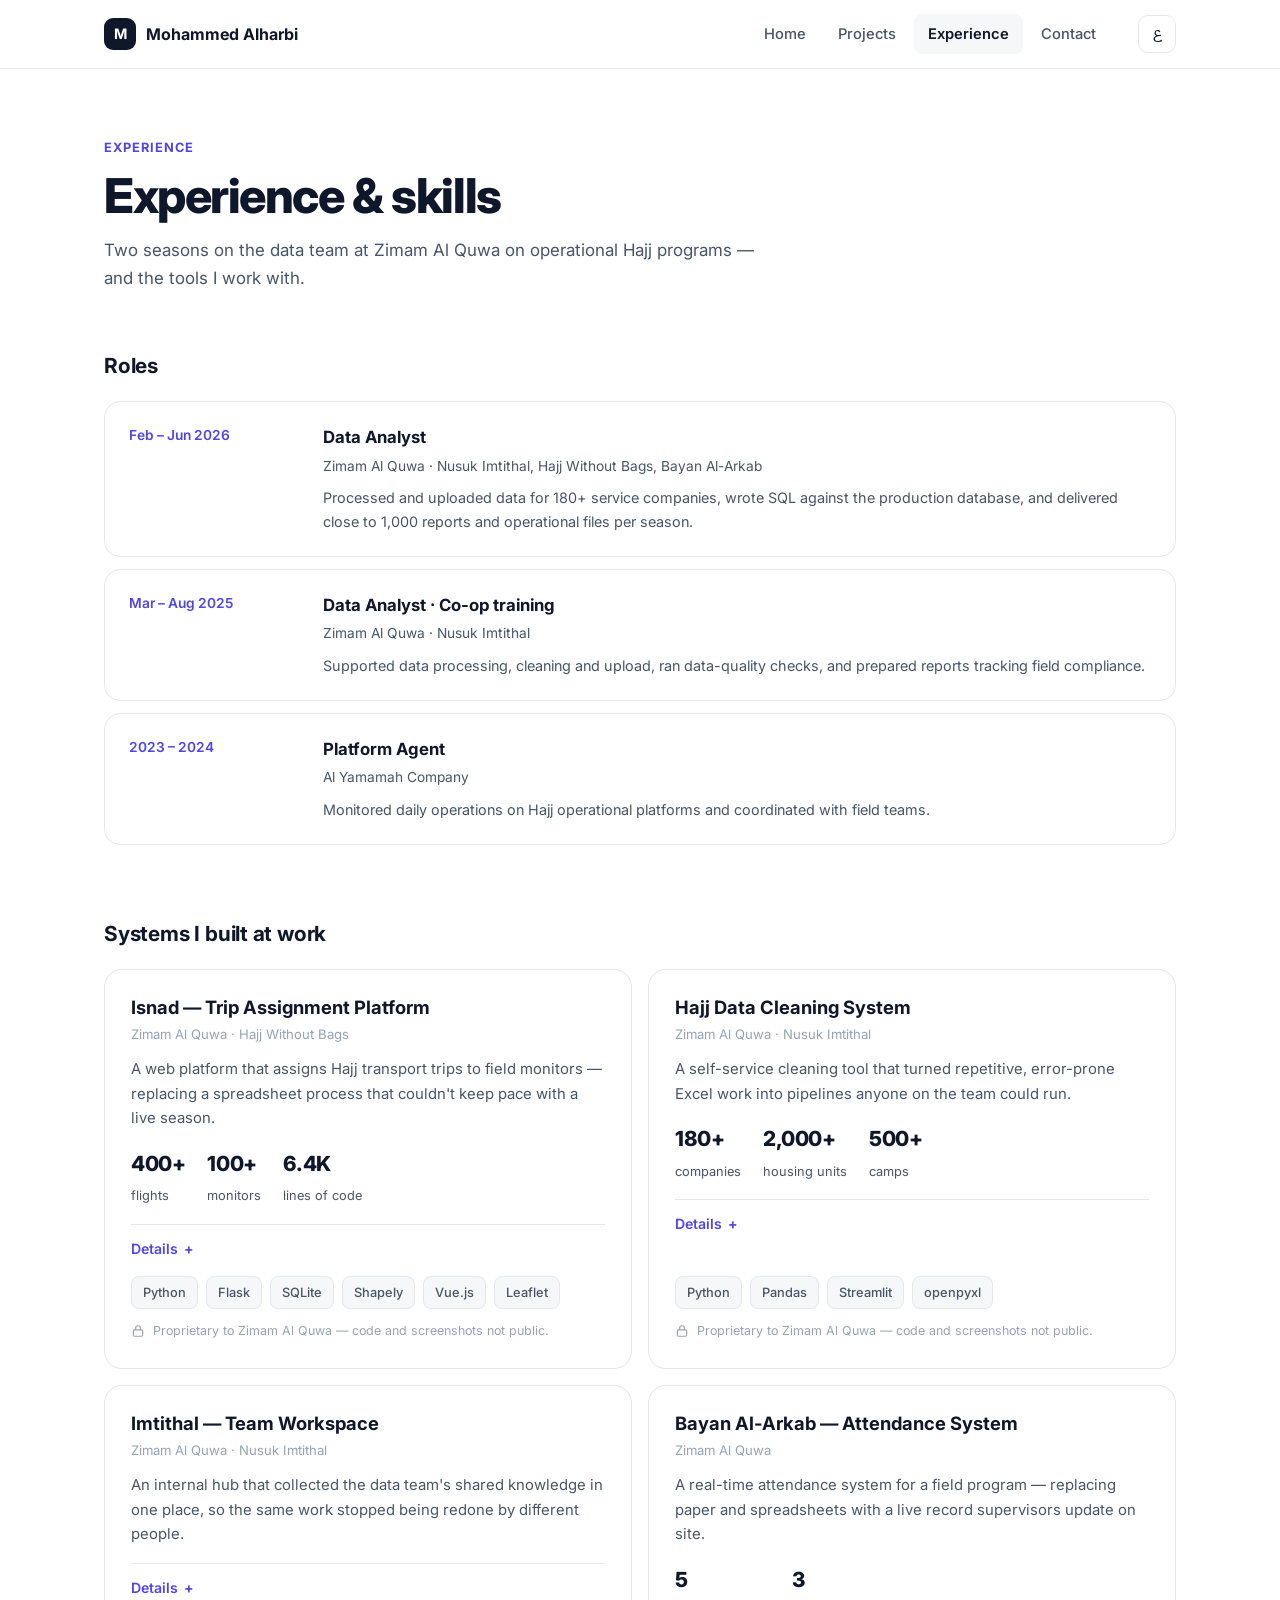
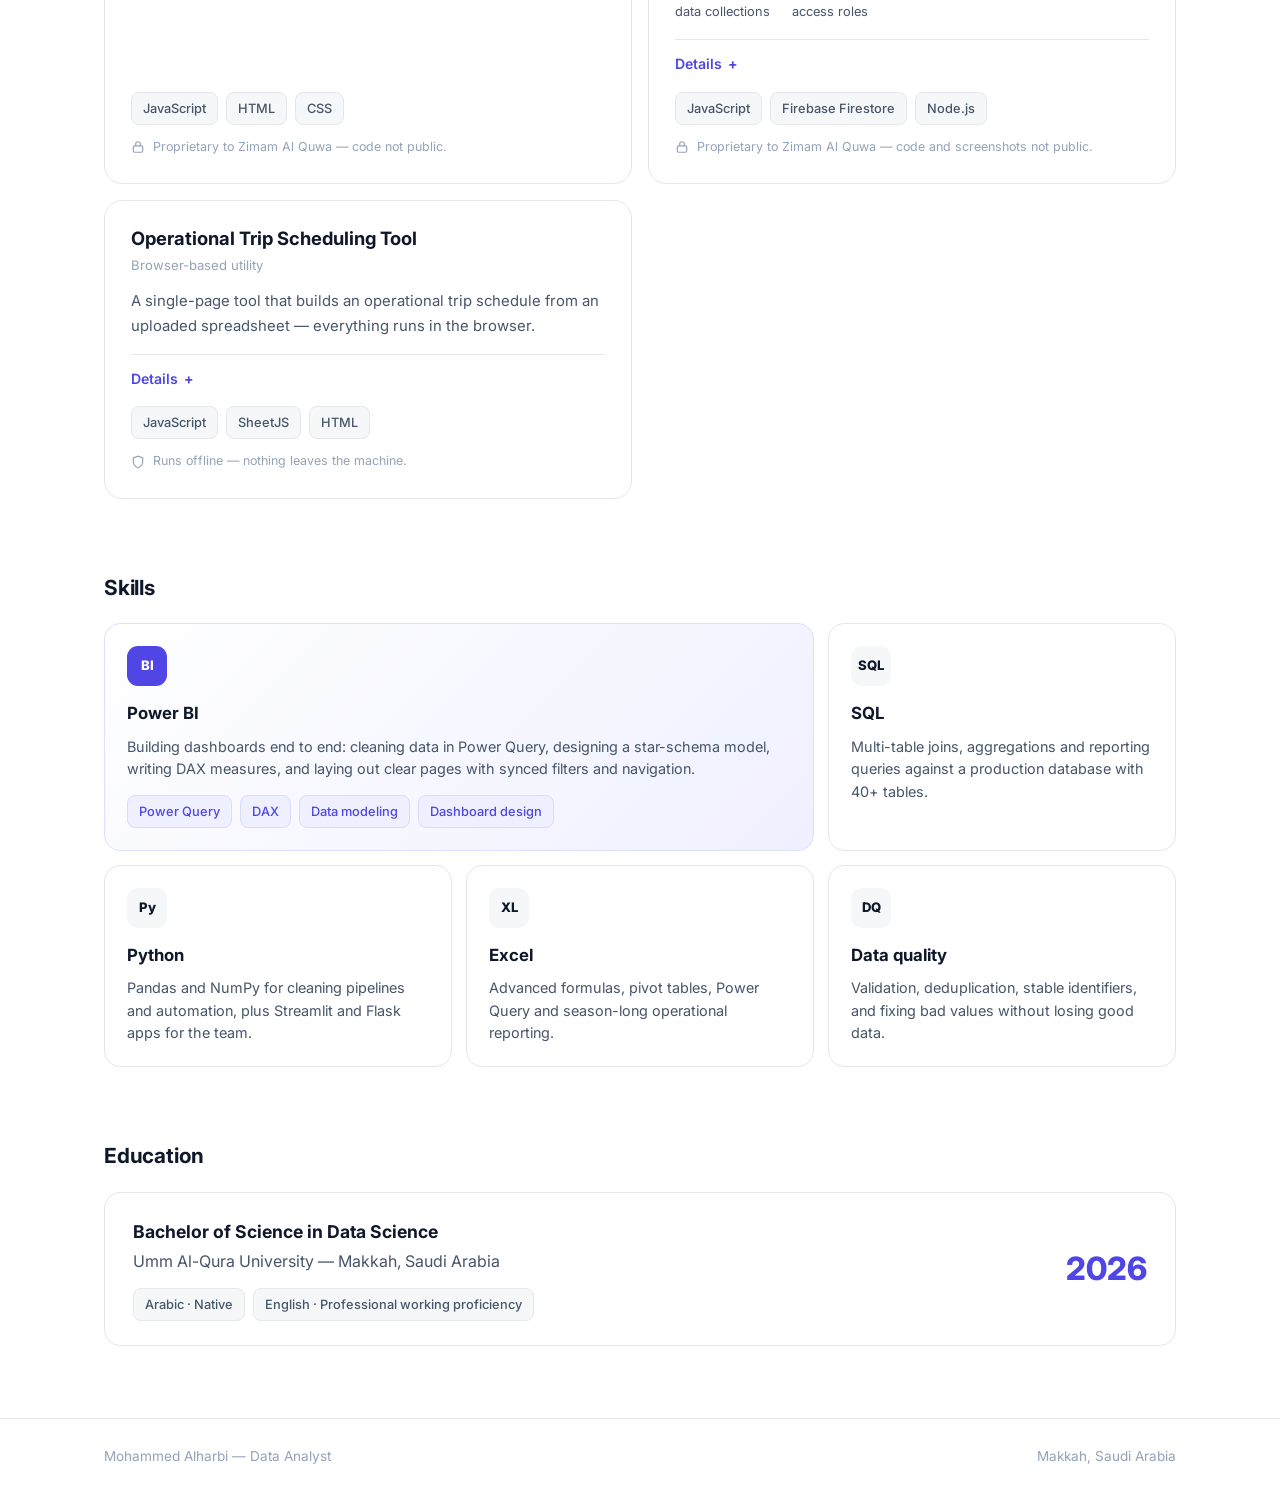
==== experience.html @ 5bc65f57 "Add files via upload" ====
<!DOCTYPE html>
<html lang="en" dir="ltr">
<head>
<meta charset="UTF-8">
<meta name="viewport" content="width=device-width, initial-scale=1.0">
<title>Experience — Mohammed Alharbi</title>
<meta name="description" content="Experience, systems and skills of Mohammed Alharbi, Data Analyst.">
<meta property="og:type" content="website">
<meta property="og:title" content="Experience — Mohammed Alharbi">
<meta property="og:description" content="Experience, systems and skills of Mohammed Alharbi, Data Analyst.">
<meta property="og:image" content="https://dsmohammedharbi.github.io/og.png">
<meta name="twitter:card" content="summary_large_image">
<meta name="theme-color" content="#FFFFFF">
<link rel="icon" href="favicon.ico" sizes="any">
<link rel="apple-touch-icon" href="apple-touch-icon.png">
<link rel="preconnect" href="https://fonts.googleapis.com">
<link rel="preconnect" href="https://fonts.gstatic.com" crossorigin>
<link href="https://fonts.googleapis.com/css2?family=Inter:wght@400;500;600;700;800&family=IBM+Plex+Sans+Arabic:wght@400;500;600;700&display=swap" rel="stylesheet">
<link rel="stylesheet" href="assets/style.css">
</head>
<body data-page="experience" data-title-ar="الخبرة — محمد الحربي">

<nav class="nav">
  <div class="nav-in">
    <a class="brand" href="index.html"><span class="mark">M</span><span data-ar="محمد الحربي">Mohammed Alharbi</span></a>
    <ul class="nav-links">
      <li><a href="index.html" data-nav="home" data-ar="الرئيسية">Home</a></li>
      <li><a href="projects.html" data-nav="projects" data-ar="المشاريع">Projects</a></li>
      <li><a href="experience.html" data-nav="experience" data-ar="الخبرة">Experience</a></li>
      <li><a href="contact.html" data-nav="contact" data-ar="تواصل">Contact</a></li>
    </ul>
    <div class="nav-right">
      <button class="icon-btn" id="langBtn" aria-label="Switch language">ع</button>
      <button class="icon-btn burger" id="burger" aria-label="Open menu"><svg viewBox="0 0 24 24"><path d="M3 7h18M3 12h18M3 17h18"/></svg></button>
    </div>
  </div>
</nav>
<div class="sheet" id="sheet">
  <button class="icon-btn sheet-close" id="sheetClose" aria-label="Close menu"><svg viewBox="0 0 24 24"><path d="M18 6 6 18M6 6l12 12"/></svg></button>
  <a href="index.html" data-nav="home" data-ar="الرئيسية">Home</a>
  <a href="projects.html" data-nav="projects" data-ar="المشاريع">Projects</a>
  <a href="experience.html" data-nav="experience" data-ar="الخبرة">Experience</a>
  <a href="contact.html" data-nav="contact" data-ar="تواصل">Contact</a>
</div>

<main>
<div class="wrap">
  <header class="page-head rv">
    <span class="eyebrow" data-ar="الخبرة">Experience</span>
    <h1 data-ar="الخبرة والمهارات">Experience &amp; skills</h1>
    <p data-ar="موسمين في فريق البيانات بشركة زمام القوة على برامج حج تشغيلية، والأدوات اللي أشتغل فيها.">Two seasons on the data team at Zimam Al Quwa on operational Hajj programs — and the tools I work with.</p>
  </header>

  <section class="sec block">
    <h2 class="sec-title rv" data-ar="الوظائف">Roles</h2>
    <div class="timeline">
      <div class="role-card rv"><span class="when" data-ar="فبراير – يونيو 2026">Feb – Jun 2026</span><div><h4 data-ar="محلل بيانات">Data Analyst</h4><span class="org" data-ar="زمام القوة · نسك امتثال، حاج بلا حقيبة، بيان الأركاب">Zimam Al Quwa · Nusuk Imtithal, Hajj Without Bags, Bayan Al-Arkab</span>
        <p data-ar="معالجة ورفع بيانات 180+ شركة خدمة، واستعلامات SQL على قاعدة بيانات إنتاجية، وقرابة 1,000 تقرير وملف تشغيلي في الموسم.">Processed and uploaded data for 180+ service companies, wrote SQL against the production database, and delivered close to 1,000 reports and operational files per season.</p></div></div>
      <div class="role-card rv"><span class="when" data-ar="مارس – أغسطس 2025">Mar – Aug 2025</span><div><h4 data-ar="محلل بيانات · تدريب تعاوني">Data Analyst · Co-op training</h4><span class="org" data-ar="زمام القوة · نسك امتثال">Zimam Al Quwa · Nusuk Imtithal</span>
        <p data-ar="دعم معالجة وتنظيف ورفع البيانات، وفحوصات جودة البيانات، وتجهيز تقارير متابعة الامتثال الميداني.">Supported data processing, cleaning and upload, ran data-quality checks, and prepared reports tracking field compliance.</p></div></div>
      <div class="role-card rv"><span class="when">2023 – 2024</span><div><h4 data-ar="وكيل منصة">Platform Agent</h4><span class="org" data-ar="شركة اليمامة">Al Yamamah Company</span>
        <p data-ar="متابعة العمليات اليومية على منصات الحج التشغيلية، والتنسيق مع الفرق الميدانية.">Monitored daily operations on Hajj operational platforms and coordinated with field teams.</p></div></div>
    </div>
  </section>

  <section class="sec block" style="padding-top:0">
    <h2 class="sec-title rv" data-ar="أنظمة بنيتها في العمل">Systems I built at work</h2>
    <div class="cases">
      <article class="case rv" id="isnad">
        <h3 data-ar="الإسناد — منصة إسناد الرحلات">Isnad — Trip Assignment Platform</h3><div class="org" data-ar="زمام القوة · حاج بلا حقيبة">Zimam Al Quwa · Hajj Without Bags</div>
        <p class="sum" data-ar="منصة ويب تُسند رحلات النقل في الحج للمراقبين الميدانيين، بديلاً عن عملية تعتمد على Excel ما عادت تواكب موسماً حيّاً.">A web platform that assigns Hajj transport trips to field monitors — replacing a spreadsheet process that couldn't keep pace with a live season.</p>
        <div class="figs"><div class="fig"><b>400+</b><span data-ar="رحلة">flights</span></div><div class="fig"><b>100+</b><span data-ar="مراقب">monitors</span></div><div class="fig"><b>6.4K</b><span data-ar="سطر برمجي">lines of code</span></div></div>
        <details><summary data-ar="التفاصيل">Details</summary>
          <h5 data-ar="المشكلة">The problem</h5><p data-ar="مئات الرحلات لازم تُطابَق مع عدد محدود من المراقبين عبر مناطق متعددة، كل يوم، والجدول يتغير باستمرار.">Hundreds of flights had to be matched to a limited pool of monitors across multiple areas — every day, while the schedule kept moving.</p>
          <h5 data-ar="ما بنيته">What I built</h5><ul data-ar="<li>استيراد الخطط من Excel مباشرة</li><li>مطابقة جغرافية للرحلات مع مناطق المراقبة على الخريطة</li><li>توزيع متوازن لحمل العمل اليومي</li><li>صلاحيات حسب الدور، وواجهة للجوال</li>"><li>Operational plans ingested straight from Excel</li><li>Geographic matching of trips to monitoring zones, reviewed on a map</li><li>Balanced daily workload across the team</li><li>Role-based access and a mobile view for the field</li></ul></details>
        <div class="chips"><span class="chip">Python</span><span class="chip">Flask</span><span class="chip">SQLite</span><span class="chip">Shapely</span><span class="chip">Vue.js</span><span class="chip">Leaflet</span></div>
        <div class="lock"><svg viewBox="0 0 24 24"><rect x="4" y="10" width="16" height="11" rx="2"/><path d="M8 10V7a4 4 0 0 1 8 0v3"/></svg><span data-ar="ملكية خاصة لشركة زمام القوة — الكود ولقطات الشاشة غير متاحة.">Proprietary to Zimam Al Quwa — code and screenshots not public.</span></div>
      </article>
      <article class="case rv" id="cleaning">
        <h3 data-ar="نظام تنظيف بيانات الحج">Hajj Data Cleaning System</h3><div class="org" data-ar="زمام القوة · نسك امتثال">Zimam Al Quwa · Nusuk Imtithal</div>
        <p class="sum" data-ar="أداة تنظيف ذاتية الخدمة حوّلت شغل Excel المتكرر والمعرّض للخطأ إلى بايبلاينات يقدر أي أحد في الفريق يشغّلها.">A self-service cleaning tool that turned repetitive, error-prone Excel work into pipelines anyone on the team could run.</p>
        <div class="figs"><div class="fig"><b>180+</b><span data-ar="شركة">companies</span></div><div class="fig"><b>2,000+</b><span data-ar="وحدة سكنية">housing units</span></div><div class="fig"><b>500+</b><span data-ar="مخيم">camps</span></div></div>
        <details><summary data-ar="التفاصيل">Details</summary>
          <h5 data-ar="المشكلة">The problem</h5><p data-ar="الملفات تصل من مصادر متعددة بأشكال غير متسقة، وكل نسخة جديدة تهدد بكسر المعرّفات اللي تعتمد عليها التقارير.">Files arrived from many sources in inconsistent shapes, and every new version risked breaking the identifiers reports depended on.</p>
          <h5 data-ar="ما بنيته">What I built</h5><ul data-ar="<li>ستة بايبلاينات تنظيف للمخيمات والمساكن وبيانات الحجاج</li><li>معرّفات ثابتة بين نسخ الملفات</li><li>إزالة تكرار آلية، مع عزل الصفوف المرفوضة بدل حذفها</li><li>مقارنة تبيّن وش تغيّر بين ملفين، وواجهة بدون كود</li>"><li>Six cleaning pipelines for camps, housing and pilgrim data</li><li>Persistent IDs that stay stable across file versions</li><li>Automated deduplication, quarantining rejected rows instead of dropping them</li><li>A version-comparison view and a no-code browser interface</li></ul></details>
        <div class="chips"><span class="chip">Python</span><span class="chip">Pandas</span><span class="chip">Streamlit</span><span class="chip">openpyxl</span></div>
        <div class="lock"><svg viewBox="0 0 24 24"><rect x="4" y="10" width="16" height="11" rx="2"/><path d="M8 10V7a4 4 0 0 1 8 0v3"/></svg><span data-ar="ملكية خاصة لشركة زمام القوة — الكود ولقطات الشاشة غير متاحة.">Proprietary to Zimam Al Quwa — code and screenshots not public.</span></div>
      </article>
      <article class="case rv" id="imtithal">
        <h3 data-ar="امتثال — مساحة عمل الفريق">Imtithal — Team Workspace</h3><div class="org" data-ar="زمام القوة · نسك امتثال">Zimam Al Quwa · Nusuk Imtithal</div>
        <p class="sum" data-ar="مركز داخلي يجمع معرفة فريق البيانات في مكان واحد، عشان يتوقف تكرار نفس الشغل من أكثر من شخص.">An internal hub that collected the data team's shared knowledge in one place, so the same work stopped being redone by different people.</p>
        
        <details><summary data-ar="التفاصيل">Details</summary>
          <h5 data-ar="المشكلة">The problem</h5><p data-ar="استعلامات التقارير والسكربتات كانت متناثرة على الأجهزة والمحادثات، وتنكتب من الصفر كل موسم.">Reporting queries and helper scripts were scattered across machines and chats — rewritten from scratch each season.</p>
          <h5 data-ar="ما بنيته">What I built</h5><ul data-ar="<li>مكتبة مشتركة قابلة للبحث لاستعلامات SQL</li><li>سكربتات قابلة لإعادة الاستخدام مع ملاحظات</li><li>أداة لمقارنة نسختين من البيانات</li>"><li>A shared, searchable SQL query library</li><li>Reusable scripts with usage notes</li><li>A utility for comparing two versions of a dataset</li></ul></details>
        <div class="chips"><span class="chip">JavaScript</span><span class="chip">HTML</span><span class="chip">CSS</span></div>
        <div class="lock"><svg viewBox="0 0 24 24"><rect x="4" y="10" width="16" height="11" rx="2"/><path d="M8 10V7a4 4 0 0 1 8 0v3"/></svg><span data-ar="ملكية خاصة لشركة زمام القوة — الكود غير متاح.">Proprietary to Zimam Al Quwa — code not public.</span></div>
      </article>
      <article class="case rv" id="attendance">
        <h3 data-ar="بيان الأركاب — نظام الحضور">Bayan Al-Arkab — Attendance System</h3><div class="org" data-ar="زمام القوة">Zimam Al Quwa</div>
        <p class="sum" data-ar="نظام حضور فوري لبرنامج عمليات ميداني، بديلاً عن الورق وExcel بسجل حيّ يحدّثه المشرفون من الموقع.">A real-time attendance system for a field program — replacing paper and spreadsheets with a live record supervisors update on site.</p>
        <div class="figs"><div class="fig"><b>5</b><span data-ar="مجموعات بيانات">data collections</span></div><div class="fig"><b>3</b><span data-ar="مستويات صلاحيات">access roles</span></div></div>
        <details><summary data-ar="التفاصيل">Details</summary>
          <h5 data-ar="المشكلة">The problem</h5><p data-ar="الحضور كان يُسجَّل يدوياً ويُطابَق لاحقاً، فقرارات التشغيل في نفس اليوم كانت تخمين.">Attendance was recorded manually and reconciled later, so same-day staffing decisions were guesswork.</p>
          <h5 data-ar="ما بنيته">What I built</h5><ul data-ar="<li>سجلات الموظفين والأقسام في مخزن حيّ واحد</li><li>تسجيل حضور يومي بظهور فوري للمشرفين</li><li>لوحة تلخّص الحضور حسب القسم واليوم</li>"><li>Employee and department records in one live store</li><li>Daily attendance with immediate visibility for supervisors</li><li>A dashboard summarising attendance by department and day</li></ul></details>
        <div class="chips"><span class="chip">JavaScript</span><span class="chip">Firebase Firestore</span><span class="chip">Node.js</span></div>
        <div class="lock"><svg viewBox="0 0 24 24"><rect x="4" y="10" width="16" height="11" rx="2"/><path d="M8 10V7a4 4 0 0 1 8 0v3"/></svg><span data-ar="ملكية خاصة لشركة زمام القوة — الكود ولقطات الشاشة غير متاحة.">Proprietary to Zimam Al Quwa — code and screenshots not public.</span></div>
      </article>
      <article class="case rv" id="scheduler">
        <h3 data-ar="أداة جدولة الرحلات التشغيلية">Operational Trip Scheduling Tool</h3><div class="org" data-ar="أداة تعمل في المتصفح">Browser-based utility</div>
        <p class="sum" data-ar="أداة من صفحة واحدة تبني جدول رحلات تشغيلي من ملف Excel مرفوع، وكل شي يشتغل داخل المتصفح.">A single-page tool that builds an operational trip schedule from an uploaded spreadsheet — everything runs in the browser.</p>
        
        <details><summary data-ar="التفاصيل">Details</summary>
          <h5 data-ar="المشكلة">The problem</h5><p data-ar="بناء جدول الموسم كان يعني تكرار نفس خطوات Excel اليدوية، ومع كل مرة فرصة جديدة للخطأ.">Building a season schedule meant repeating the same manual spreadsheet steps, with a fresh chance of error each time.</p>
          <h5 data-ar="ما بنيته">What I built</h5><ul data-ar="<li>قراءة Excel داخل المتصفح بدون سيرفر</li><li>توليد الجدول تلقائياً من الخطة المرفوعة</li><li>تصدير رجوعاً إلى Excel</li>"><li>Excel parsing entirely in the browser — no server</li><li>Automatic schedule generation from the uploaded plan</li><li>Export back to Excel</li></ul></details>
        <div class="chips"><span class="chip">JavaScript</span><span class="chip">SheetJS</span><span class="chip">HTML</span></div>
        <div class="lock"><svg viewBox="0 0 24 24"><path d="M12 22s8-4 8-10V5l-8-3-8 3v7c0 6 8 10 8 10z"/></svg><span data-ar="تعمل بدون إنترنت، وما يطلع أي شي من الجهاز.">Runs offline — nothing leaves the machine.</span></div>
      </article>
    </div>
  </section>

  <section class="sec block" style="padding-top:0">
    <h2 class="sec-title rv" data-ar="المهارات">Skills</h2>
    <div class="skills">
      <div class="skill feature rv"><div class="skill-ic">BI</div><h4>Power BI</h4>
        <p data-ar="بناء داشبوردات من الصفر: تنظيف البيانات في Power Query، وتصميم موديل Star schema، وكتابة مقاييس DAX، وتصميم صفحات واضحة بفلاتر مشتركة وتنقل.">Building dashboards end to end: cleaning data in Power Query, designing a star-schema model, writing DAX measures, and laying out clear pages with synced filters and navigation.</p>
        <div class="chips"><span class="chip hl">Power Query</span><span class="chip hl">DAX</span><span class="chip hl" data-ar="نمذجة البيانات">Data modeling</span><span class="chip hl" data-ar="تصميم الداشبورد">Dashboard design</span></div></div>
      <div class="skill rv"><div class="skill-ic">SQL</div><h4>SQL</h4>
        <p data-ar="ربط جداول متعددة وتجميعات واستعلامات تقارير على قاعدة بيانات إنتاجية فيها أكثر من 40 جدول.">Multi-table joins, aggregations and reporting queries against a production database with 40+ tables.</p></div>
      <div class="skill rv"><div class="skill-ic">Py</div><h4>Python</h4>
        <p data-ar="Pandas وNumPy لبايبلاينات التنظيف والأتمتة، وتطبيقات Streamlit وFlask للفريق.">Pandas and NumPy for cleaning pipelines and automation, plus Streamlit and Flask apps for the team.</p></div>
      <div class="skill rv"><div class="skill-ic">XL</div><h4>Excel</h4>
        <p data-ar="معادلات متقدمة، وجداول محورية، وPower Query، وتقارير تشغيلية طوال الموسم.">Advanced formulas, pivot tables, Power Query and season-long operational reporting.</p></div>
      <div class="skill rv"><div class="skill-ic">DQ</div><h4 data-ar="جودة البيانات">Data quality</h4>
        <p data-ar="التحقق، وإزالة التكرار، والمعرّفات الثابتة، ومعالجة القيم الغلط بدون ما أخسر البيانات الصحيحة.">Validation, deduplication, stable identifiers, and fixing bad values without losing good data.</p></div>
    </div>
  </section>

  <section class="sec block" style="padding-top:0">
    <h2 class="sec-title rv" data-ar="التعليم">Education</h2>
    <div class="edu rv">
      <div><h4 data-ar="بكالوريوس علوم البيانات">Bachelor of Science in Data Science</h4>
        <p data-ar="جامعة أم القرى — مكة المكرمة">Umm Al-Qura University — Makkah, Saudi Arabia</p>
        <div class="chips" style="margin-top:14px"><span class="chip" data-ar="العربية · اللغة الأم">Arabic · Native</span><span class="chip" data-ar="الإنجليزية · إجادة عمل مهنية">English · Professional working proficiency</span></div></div>
      <div class="yr">2026</div>
    </div>
  </section>
</div>
</main>

<footer>
  <div class="wrap foot">
    <span data-ar="محمد الحربي — محلل بيانات">Mohammed Alharbi — Data Analyst</span>
    <span data-ar="مكة المكرمة، السعودية">Makkah, Saudi Arabia</span>
  </div>
</footer>
<script src="assets/app.js"></script>
</body>
</html>
---- assets/style.css ----
:root{
  --bg:#FFFFFF; --bg-soft:#F6F7F9;
  --ink:#0F172A; --ink-2:#475569; --ink-3:#94A3B8;
  --line:#E5E7EB; --line-2:#D6DAE1;
  --accent:#4F46E5; --accent-2:#4338CA; --accent-soft:#EEF0FF;
  --good:#059669; --good-soft:#E7F6F0;
  --shadow:0 1px 2px rgba(15,23,42,.04),0 8px 24px -12px rgba(15,23,42,.12);
  --shadow-lg:0 2px 4px rgba(15,23,42,.04),0 24px 48px -20px rgba(15,23,42,.22);
  --font:"Inter",system-ui,-apple-system,"Segoe UI",sans-serif;
  --font-ar:"IBM Plex Sans Arabic","Inter",system-ui,sans-serif;
  --max:1120px;
}
*{box-sizing:border-box;margin:0;padding:0}
html{scroll-behavior:smooth;scroll-padding-top:84px}
body{background:var(--bg);color:var(--ink);font-family:var(--font);line-height:1.65;-webkit-font-smoothing:antialiased;
  min-height:100vh;display:flex;flex-direction:column}
html[lang="ar"] body{font-family:var(--font-ar)}
main{flex:1}
a{color:inherit}
img{max-width:100%;display:block}
.wrap{max-width:var(--max);margin:0 auto;padding:0 24px}
::selection{background:var(--accent);color:#fff}

/* nav */
.nav{position:sticky;top:0;z-index:50;background:rgba(255,255,255,.88);backdrop-filter:saturate(1.6) blur(14px);
  -webkit-backdrop-filter:saturate(1.6) blur(14px);border-bottom:1px solid var(--line)}
.nav-in{max-width:var(--max);margin:0 auto;padding:0 24px;height:68px;display:flex;align-items:center;gap:28px}
.brand{display:flex;align-items:center;gap:10px;text-decoration:none;font-weight:700;white-space:nowrap}
.brand .mark{width:32px;height:32px;border-radius:9px;background:var(--ink);color:#fff;display:grid;place-items:center;font-size:.9rem}
.nav-links{display:flex;gap:4px;list-style:none;margin-inline-start:auto}
.nav-links a{display:block;padding:8px 14px;border-radius:8px;text-decoration:none;font-size:.92rem;color:var(--ink-2);font-weight:500;transition:.2s}
.nav-links a:hover{color:var(--ink);background:var(--bg-soft)}
.nav-links a.active{color:var(--ink);background:var(--bg-soft);font-weight:600}
.nav-right{display:flex;align-items:center;gap:8px}
.icon-btn{height:38px;min-width:38px;padding:0 12px;border-radius:10px;border:1px solid var(--line);background:#fff;
  color:var(--ink);font:600 .85rem var(--font-ar);cursor:pointer;display:grid;place-items:center;transition:.2s}
.icon-btn:hover{border-color:var(--ink)}
.icon-btn svg{width:18px;height:18px;stroke:currentColor;fill:none;stroke-width:2}
.burger{display:none}
.sheet{position:fixed;inset:0;z-index:60;background:#fff;padding:90px 28px 28px;display:flex;flex-direction:column;gap:4px;
  transform:translateY(-100%);transition:transform .35s cubic-bezier(.2,.7,.3,1)}
.sheet.open{transform:none}
.sheet a{font-size:1.5rem;font-weight:700;text-decoration:none;padding:14px 0;border-bottom:1px solid var(--line)}
.sheet a.active{color:var(--accent)}
.sheet-close{position:absolute;top:15px;inset-inline-end:24px}

/* buttons & chips */
.btn{display:inline-flex;align-items:center;gap:8px;height:46px;padding:0 20px;border-radius:11px;font-weight:600;font-size:.94rem;
  text-decoration:none;border:1px solid transparent;transition:.2s;white-space:nowrap;cursor:pointer}
.btn svg{width:17px;height:17px;stroke:currentColor;fill:none;stroke-width:2;flex-shrink:0}
.btn-accent{background:var(--accent);color:#fff}
.btn-accent:hover{background:var(--accent-2);transform:translateY(-1px)}
.btn-dark{background:var(--ink);color:#fff}
.btn-dark:hover{background:#1E293B;transform:translateY(-1px)}
.btn-line{background:#fff;color:var(--ink);border-color:var(--line-2)}
.btn-line:hover{border-color:var(--ink);transform:translateY(-1px)}
.btn-sm{height:38px;padding:0 14px;font-size:.86rem;border-radius:10px}
.chip{display:inline-flex;align-items:center;padding:5px 11px;border-radius:8px;background:var(--bg-soft);border:1px solid var(--line);
  font-size:.8rem;font-weight:500;color:var(--ink-2);white-space:nowrap}
.chip.hl{background:var(--accent-soft);border-color:#D9DCFF;color:var(--accent)}
.chips{display:flex;flex-wrap:wrap;gap:8px}

/* page header */
.page-head{padding:64px 0 36px}
.eyebrow{display:inline-block;font-size:.8rem;font-weight:700;color:var(--accent);letter-spacing:.08em;text-transform:uppercase;margin-bottom:12px}
html[lang="ar"] .eyebrow{letter-spacing:0}
.page-head h1{font-size:clamp(2rem,4.4vw,3rem);line-height:1.1;letter-spacing:-.03em;font-weight:800}
html[lang="ar"] .page-head h1{letter-spacing:0;line-height:1.3}
.page-head p{margin-top:14px;color:var(--ink-2);font-size:1.06rem;max-width:62ch}
.back{display:inline-flex;align-items:center;gap:6px;font-size:.88rem;font-weight:600;color:var(--ink-2);text-decoration:none;margin-bottom:22px}
.back:hover{color:var(--accent)}
.sec{padding:20px 0 72px}
.sec-title{font-size:1.3rem;font-weight:700;letter-spacing:-.01em;margin-bottom:18px}
.muted{color:var(--ink-2)}

/* home */
.home{position:relative;overflow:hidden;display:flex;align-items:center;min-height:calc(100vh - 68px - 90px)}
.home::before{content:"";position:absolute;top:-30%;inset-inline-end:-10%;width:720px;height:720px;border-radius:50%;
  background:radial-gradient(circle,rgba(79,70,229,.13),transparent 65%);pointer-events:none}
.home .wrap{position:relative;width:100%;padding-top:40px;padding-bottom:40px}
.pill{display:inline-flex;align-items:center;gap:8px;padding:6px 12px;border-radius:100px;background:var(--good-soft);
  color:var(--good);font-weight:600;font-size:.82rem}
.pill i{width:8px;height:8px;border-radius:50%;background:var(--good);box-shadow:0 0 0 4px rgba(5,150,105,.18)}
.home h1{font-size:clamp(2.8rem,7vw,5rem);line-height:1;letter-spacing:-.04em;font-weight:800;margin:24px 0 16px}
html[lang="ar"] .home h1{letter-spacing:0;line-height:1.25}
.home h1 span{color:var(--accent)}
.home .role{font-size:1.25rem;font-weight:600;color:var(--ink-2)}
.home .intro{margin-top:22px;font-size:1.12rem;color:var(--ink-2);max-width:58ch}
.home .intro strong{color:var(--ink)}
.home-actions{display:flex;flex-wrap:wrap;gap:10px;margin-top:34px}

/* project cards */
.pcard{display:grid;grid-template-columns:1.3fr 1fr;background:#fff;border:1px solid var(--line);border-radius:22px;overflow:hidden;
  text-decoration:none;box-shadow:var(--shadow);transition:.25s}
.pcard:hover{box-shadow:var(--shadow-lg);transform:translateY(-3px)}
.pcard .thumb{background:var(--bg-soft);padding:22px;display:flex;align-items:center;border-inline-end:1px solid var(--line)}
.pcard .thumb img{border-radius:10px;border:1px solid var(--line-2);box-shadow:var(--shadow)}
.pcard .body{padding:32px;display:flex;flex-direction:column}
.pcard h3{font-size:1.5rem;font-weight:800;letter-spacing:-.02em;line-height:1.2;margin:14px 0 10px}
html[lang="ar"] .pcard h3{letter-spacing:0}
.pcard p{color:var(--ink-2)}
.pcard .more{margin-top:auto;padding-top:22px;font-weight:600;color:var(--accent)}
.mini-grid{display:grid;grid-template-columns:repeat(3,1fr);gap:14px}
.mini{display:block;background:#fff;border:1px solid var(--line);border-radius:16px;padding:22px;text-decoration:none;transition:.2s}
.mini:hover{border-color:var(--line-2);box-shadow:var(--shadow)}
.mini h4{font-size:1.02rem;font-weight:700;line-height:1.35}
.mini .org{font-size:.8rem;color:var(--ink-3);margin-top:4px}
.mini p{font-size:.88rem;color:var(--ink-2);margin-top:10px;line-height:1.55}
.mini .lockline{display:flex;align-items:center;gap:6px;margin-top:14px;font-size:.78rem;color:var(--ink-3)}
.lockline svg,.lock svg{width:14px;height:14px;stroke:currentColor;fill:none;stroke-width:2;flex-shrink:0}

/* project page */
.p-actions{display:flex;flex-wrap:wrap;gap:8px;margin-top:24px}
.viewer{background:var(--bg-soft);border:1px solid var(--line);border-radius:20px;padding:20px}
.tabs{display:flex;gap:6px;margin-bottom:14px;flex-wrap:wrap}
.tab{height:38px;padding:0 16px;border-radius:9px;border:1px solid var(--line);background:#fff;font:600 .86rem var(--font);color:var(--ink-2);cursor:pointer;transition:.2s}
html[lang="ar"] .tab{font-family:var(--font-ar)}
.tab:hover{color:var(--ink);border-color:var(--line-2)}
.tab.on{background:var(--ink);border-color:var(--ink);color:#fff}
.shot{display:none;border-radius:12px;overflow:hidden;border:1px solid var(--line-2);box-shadow:var(--shadow-lg);background:#fff;position:relative;text-decoration:none}
.shot.on{display:block}
.shot .zoom{position:absolute;bottom:12px;inset-inline-end:12px;background:rgba(15,23,42,.78);color:#fff;font-size:.78rem;font-weight:600;padding:6px 10px;border-radius:8px;opacity:0;transition:.2s}
.shot:hover .zoom{opacity:1}
.shot-cap{margin-top:12px;font-size:.9rem;color:var(--ink-2)}
.findings{display:grid;grid-template-columns:repeat(3,1fr);gap:14px}
.finding{border:1px solid var(--line);border-radius:16px;padding:24px;background:#fff}
.finding b{display:block;font-size:2.3rem;font-weight:800;letter-spacing:-.03em;line-height:1;color:var(--accent);margin-bottom:12px}
.finding strong{display:block;font-size:1rem;margin-bottom:6px}
.finding p{font-size:.9rem;color:var(--ink-2);line-height:1.55}
.recs{display:grid;gap:10px}
.rec{display:flex;gap:12px;align-items:flex-start;padding:16px 18px;border-radius:14px;background:var(--good-soft)}
.rec svg{width:20px;height:20px;stroke:var(--good);fill:none;stroke-width:2.4;flex-shrink:0;margin-top:3px}
.rec p{color:#064E3B}
details.more-box{border:1px solid var(--line);border-radius:16px;background:#fff}
details.more-box summary{list-style:none;cursor:pointer;padding:20px 24px;display:flex;align-items:center;justify-content:space-between;gap:12px;font-weight:700;font-size:1.05rem}
details.more-box summary::-webkit-details-marker{display:none}
details.more-box summary .hint{font-weight:500;font-size:.86rem;color:var(--ink-3)}
details.more-box summary::after{content:"+";font-size:1.4rem;font-weight:500;color:var(--accent);line-height:1}
details.more-box[open] summary::after{content:"–"}
details.more-box .in{padding:0 24px 24px}
.built{display:grid;grid-template-columns:repeat(2,minmax(0,1fr));gap:12px}
.bcard{border:1px solid var(--line);border-radius:14px;padding:20px;min-width:0;background:var(--bg-soft)}
.bcard h5{font-size:.98rem;font-weight:700;margin-bottom:10px}
.bcard ul{list-style:none;display:grid;gap:8px}
.bcard li{font-size:.88rem;color:var(--ink-2);line-height:1.5;padding-inline-start:14px;position:relative}
.bcard li::before{content:"";position:absolute;inset-inline-start:0;top:.62em;width:6px;height:6px;border-radius:50%;background:var(--accent);opacity:.55}
code{font-family:ui-monospace,SFMono-Regular,Consolas,monospace;font-size:.82em;background:#fff;border:1px solid var(--line);padding:1px 6px;border-radius:6px;color:var(--ink)}
.dax{margin-top:14px;background:#0F172A;color:#E2E8F0;border-radius:10px;padding:14px 16px;font:500 .8rem/1.6 ui-monospace,Consolas,monospace;overflow-wrap:anywhere;direction:ltr;text-align:left}
.dax .k{color:#A5B4FC}.dax .f{color:#FBBF24}
.src{margin-top:18px;font-size:.88rem;color:var(--ink-2)}
.src a{font-weight:600;color:var(--ink)}

/* experience */
.timeline{display:grid;gap:12px}
.role-card{display:grid;grid-template-columns:170px 1fr;gap:24px;background:#fff;border:1px solid var(--line);border-radius:16px;padding:22px 24px}
.role-card .when{font-size:.86rem;font-weight:600;color:var(--accent)}
.role-card h4{font-size:1.05rem}
.role-card .org{font-size:.86rem;color:var(--ink-2)}
.role-card p{font-size:.9rem;color:var(--ink-2);margin-top:8px}
.cases{display:grid;grid-template-columns:1fr 1fr;gap:16px}
.case{background:#fff;border:1px solid var(--line);border-radius:18px;padding:26px;display:flex;flex-direction:column;scroll-margin-top:90px}
.case h3{font-size:1.15rem;font-weight:700;line-height:1.3}
.case .org{font-size:.82rem;color:var(--ink-3);margin-top:4px}
.case p.sum{margin-top:12px;color:var(--ink-2);font-size:.93rem}
.figs{display:flex;flex-wrap:wrap;gap:22px;margin-top:16px}
.fig b{display:block;font-size:1.3rem;font-weight:800;letter-spacing:-.02em}
.fig span{font-size:.8rem;color:var(--ink-2)}
.case details{margin-top:16px;border-top:1px solid var(--line);padding-top:12px}
.case summary{cursor:pointer;font-weight:600;font-size:.88rem;color:var(--accent);list-style:none;display:flex;align-items:center;gap:6px}
.case summary::-webkit-details-marker{display:none}
.case summary::after{content:"+";font-weight:700}
.case details[open] summary::after{content:"–"}
.case details h5{font-size:.76rem;text-transform:uppercase;letter-spacing:.06em;color:var(--ink-3);margin:12px 0 6px}
html[lang="ar"] .case details h5{letter-spacing:0}
.case details p,.case details li{font-size:.88rem;color:var(--ink-2);line-height:1.55}
.case details ul{padding-inline-start:18px;display:grid;gap:4px}
.case .chips{margin-top:auto;padding-top:16px}
.lock{display:flex;align-items:center;gap:8px;margin-top:12px;font-size:.78rem;color:var(--ink-3)}
.skills{display:grid;grid-template-columns:repeat(3,1fr);gap:14px}
.skill{background:#fff;border:1px solid var(--line);border-radius:16px;padding:22px}
.skill.feature{grid-column:span 2;background:linear-gradient(135deg,#fff 0%,var(--accent-soft) 100%);border-color:#DCDFFF}
.skill-ic{width:40px;height:40px;border-radius:11px;display:grid;place-items:center;background:var(--bg-soft);margin-bottom:14px;font-weight:800;font-size:.82rem}
.skill.feature .skill-ic{background:var(--accent);color:#fff}
.skill h4{font-size:1.05rem;font-weight:700}
.skill p{font-size:.9rem;color:var(--ink-2);margin-top:8px;line-height:1.55}
.skill .chips{margin-top:14px}
.edu{display:flex;align-items:center;justify-content:space-between;gap:20px;background:#fff;border:1px solid var(--line);border-radius:16px;padding:24px 28px;flex-wrap:wrap}
.edu h4{font-size:1.1rem;font-weight:700}
.edu p{color:var(--ink-2);margin-top:2px}
.edu .yr{font-size:2rem;font-weight:800;color:var(--accent)}
.block+.block{margin-top:0}

/* contact */
.contact-grid{display:grid;grid-template-columns:repeat(2,1fr);gap:14px}
.cbox{display:flex;align-items:center;gap:16px;background:#fff;border:1px solid var(--line);border-radius:16px;padding:22px;text-decoration:none;transition:.2s}
.cbox:hover{border-color:var(--accent);box-shadow:var(--shadow)}
.cbox .ic{width:46px;height:46px;border-radius:12px;background:var(--accent-soft);color:var(--accent);display:grid;place-items:center;flex-shrink:0}
.cbox .ic svg{width:21px;height:21px;stroke:currentColor;fill:none;stroke-width:2}
.cbox small{display:block;font-size:.8rem;color:var(--ink-3);font-weight:500}
.cbox span{font-weight:600;word-break:break-word}
.avail{margin-top:26px;padding:20px 22px;border-radius:16px;background:var(--good-soft);color:#064E3B}

/* footer */
footer{border-top:1px solid var(--line);padding:26px 0;color:var(--ink-3);font-size:.85rem}
.foot{display:flex;justify-content:space-between;gap:12px;flex-wrap:wrap}

.ltr-num{direction:ltr;unicode-bidi:isolate}
html[dir="rtl"] .finding b,html[dir="rtl"] .fig b{direction:ltr;unicode-bidi:isolate;text-align:right}

.rv{opacity:0;transform:translateY(12px);transition:opacity .55s ease,transform .55s cubic-bezier(.2,.7,.3,1)}
.rv.in{opacity:1;transform:none}
@media (prefers-reduced-motion:reduce){.rv{opacity:1;transform:none;transition:none}}

@media (max-width:960px){
  .pcard{grid-template-columns:1fr}
  .pcard .thumb{border-inline-end:none;border-bottom:1px solid var(--line)}
  .mini-grid,.findings{grid-template-columns:1fr 1fr}
  .skills{grid-template-columns:1fr 1fr}
}
@media (max-width:820px){
  .nav-links{display:none}
  .burger{display:grid}
  .nav-right{margin-inline-start:auto}
  .cases,.contact-grid{grid-template-columns:1fr}
  .role-card{grid-template-columns:1fr;gap:6px}
}
@media (max-width:640px){
  .wrap,.nav-in{padding:0 18px}
  .page-head{padding:44px 0 26px}
  .mini-grid,.findings,.built,.skills{grid-template-columns:1fr}
  .skill.feature{grid-column:auto}
  .viewer{padding:12px;border-radius:14px}
  .pcard .body{padding:24px}
}
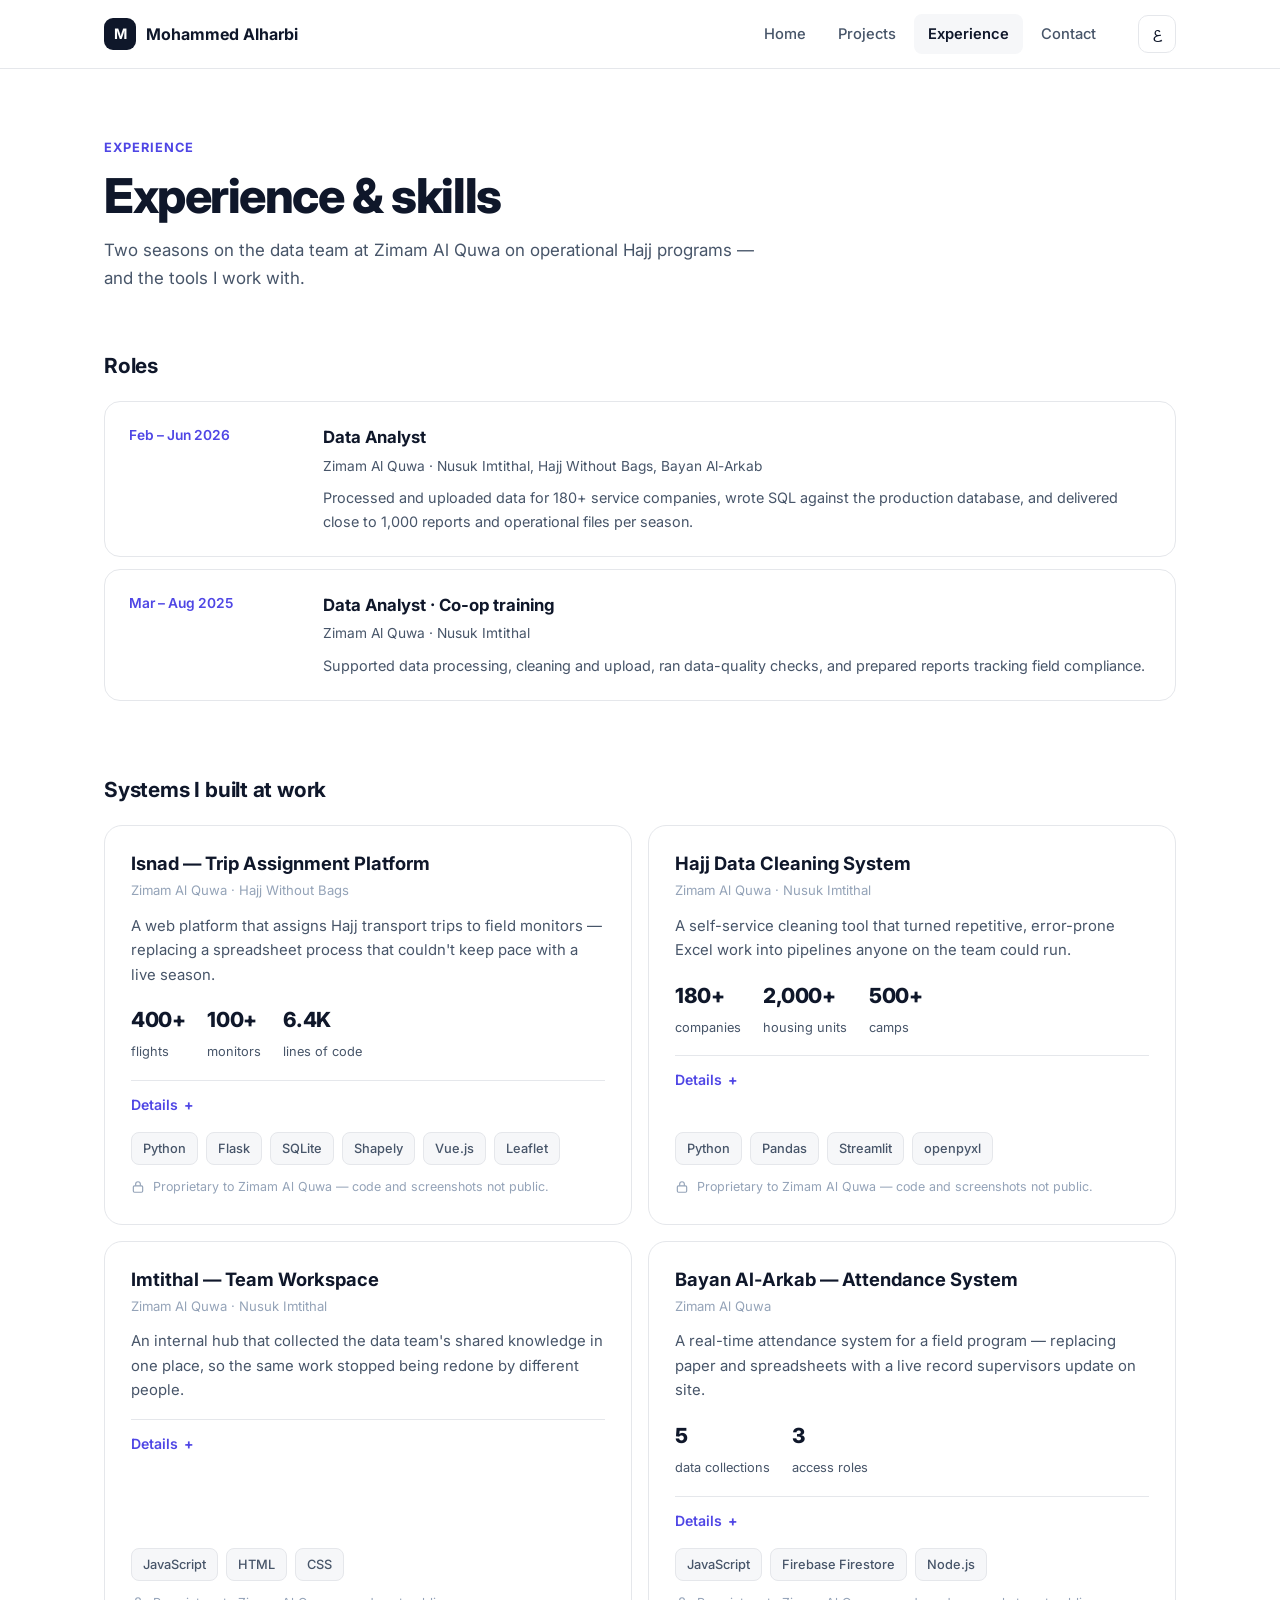
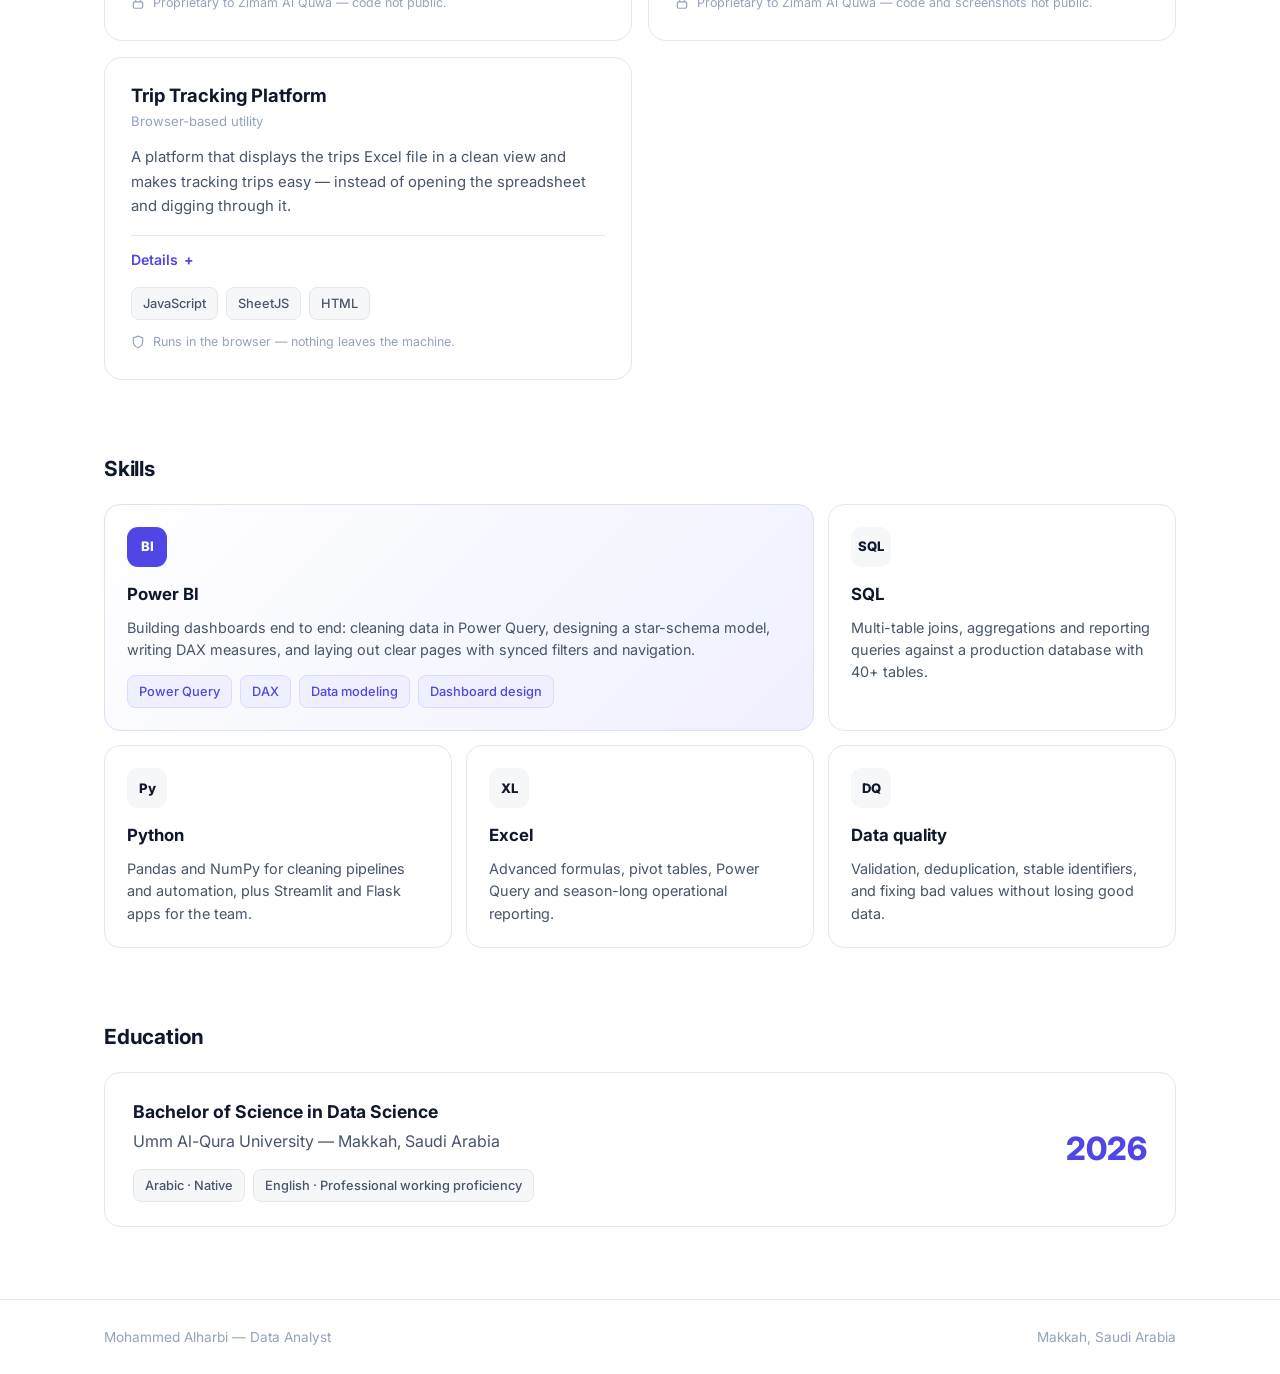
==== commit f6e47e4e: "Add files via upload" ====
--- a/experience.html
+++ b/experience.html
@@ -58,8 +58,6 @@
         <p data-ar="معالجة ورفع بيانات 180+ شركة خدمة، واستعلامات SQL على قاعدة بيانات إنتاجية، وقرابة 1,000 تقرير وملف تشغيلي في الموسم.">Processed and uploaded data for 180+ service companies, wrote SQL against the production database, and delivered close to 1,000 reports and operational files per season.</p></div></div>
       <div class="role-card rv"><span class="when" data-ar="مارس – أغسطس 2025">Mar – Aug 2025</span><div><h4 data-ar="محلل بيانات · تدريب تعاوني">Data Analyst · Co-op training</h4><span class="org" data-ar="زمام القوة · نسك امتثال">Zimam Al Quwa · Nusuk Imtithal</span>
         <p data-ar="دعم معالجة وتنظيف ورفع البيانات، وفحوصات جودة البيانات، وتجهيز تقارير متابعة الامتثال الميداني.">Supported data processing, cleaning and upload, ran data-quality checks, and prepared reports tracking field compliance.</p></div></div>
-      <div class="role-card rv"><span class="when">2023 – 2024</span><div><h4 data-ar="وكيل منصة">Platform Agent</h4><span class="org" data-ar="شركة اليمامة">Al Yamamah Company</span>
-        <p data-ar="متابعة العمليات اليومية على منصات الحج التشغيلية، والتنسيق مع الفرق الميدانية.">Monitored daily operations on Hajj operational platforms and coordinated with field teams.</p></div></div>
     </div>
   </section>
 
@@ -107,14 +105,14 @@
         <div class="lock"><svg viewBox="0 0 24 24"><rect x="4" y="10" width="16" height="11" rx="2"/><path d="M8 10V7a4 4 0 0 1 8 0v3"/></svg><span data-ar="ملكية خاصة لشركة زمام القوة — الكود ولقطات الشاشة غير متاحة.">Proprietary to Zimam Al Quwa — code and screenshots not public.</span></div>
       </article>
       <article class="case rv" id="scheduler">
-        <h3 data-ar="أداة جدولة الرحلات التشغيلية">Operational Trip Scheduling Tool</h3><div class="org" data-ar="أداة تعمل في المتصفح">Browser-based utility</div>
-        <p class="sum" data-ar="أداة من صفحة واحدة تبني جدول رحلات تشغيلي من ملف Excel مرفوع، وكل شي يشتغل داخل المتصفح.">A single-page tool that builds an operational trip schedule from an uploaded spreadsheet — everything runs in the browser.</p>
+        <h3 data-ar="منصة تتبع الرحلات">Trip Tracking Platform</h3><div class="org" data-ar="أداة تعمل في المتصفح">Browser-based utility</div>
+        <p class="sum" data-ar="منصة تعرض ملف Excel الرحلات بشكل مرتب، وتسهّل تتبع الرحلات بدل فتح ملف Excel والتدوير فيه.">A platform that displays the trips Excel file in a clean view and makes tracking trips easy — instead of opening the spreadsheet and digging through it.</p>
         
         <details><summary data-ar="التفاصيل">Details</summary>
-          <h5 data-ar="المشكلة">The problem</h5><p data-ar="بناء جدول الموسم كان يعني تكرار نفس خطوات Excel اليدوية، ومع كل مرة فرصة جديدة للخطأ.">Building a season schedule meant repeating the same manual spreadsheet steps, with a fresh chance of error each time.</p>
-          <h5 data-ar="ما بنيته">What I built</h5><ul data-ar="<li>قراءة Excel داخل المتصفح بدون سيرفر</li><li>توليد الجدول تلقائياً من الخطة المرفوعة</li><li>تصدير رجوعاً إلى Excel</li>"><li>Excel parsing entirely in the browser — no server</li><li>Automatic schedule generation from the uploaded plan</li><li>Export back to Excel</li></ul></details>
+          <h5 data-ar="المشكلة">The problem</h5><p data-ar="متابعة الرحلات كانت تعني فتح ملف Excel كبير والتدوير فيه يدوياً.">Following trips meant opening a large Excel file and searching through it by hand.</p>
+          <h5 data-ar="ما بنيته">What I built</h5><ul data-ar="<li>تحميل ملف Excel الرحلات مباشرة داخل المتصفح</li><li>عرض الرحلات بشكل مرتب وسهل القراءة</li><li>تسهيل متابعة كل رحلة بدون فتح ملف Excel</li>"><li>Loads the trips Excel file directly in the browser</li><li>Shows the trips in an organised, easy-to-read view</li><li>Makes following each trip quick, without opening the spreadsheet</li></ul></details>
         <div class="chips"><span class="chip">JavaScript</span><span class="chip">SheetJS</span><span class="chip">HTML</span></div>
-        <div class="lock"><svg viewBox="0 0 24 24"><path d="M12 22s8-4 8-10V5l-8-3-8 3v7c0 6 8 10 8 10z"/></svg><span data-ar="تعمل بدون إنترنت، وما يطلع أي شي من الجهاز.">Runs offline — nothing leaves the machine.</span></div>
+        <div class="lock"><svg viewBox="0 0 24 24"><path d="M12 22s8-4 8-10V5l-8-3-8 3v7c0 6 8 10 8 10z"/></svg><span data-ar="تعمل داخل المتصفح، وما يطلع أي شي من الجهاز.">Runs in the browser — nothing leaves the machine.</span></div>
       </article>
     </div>
   </section>
